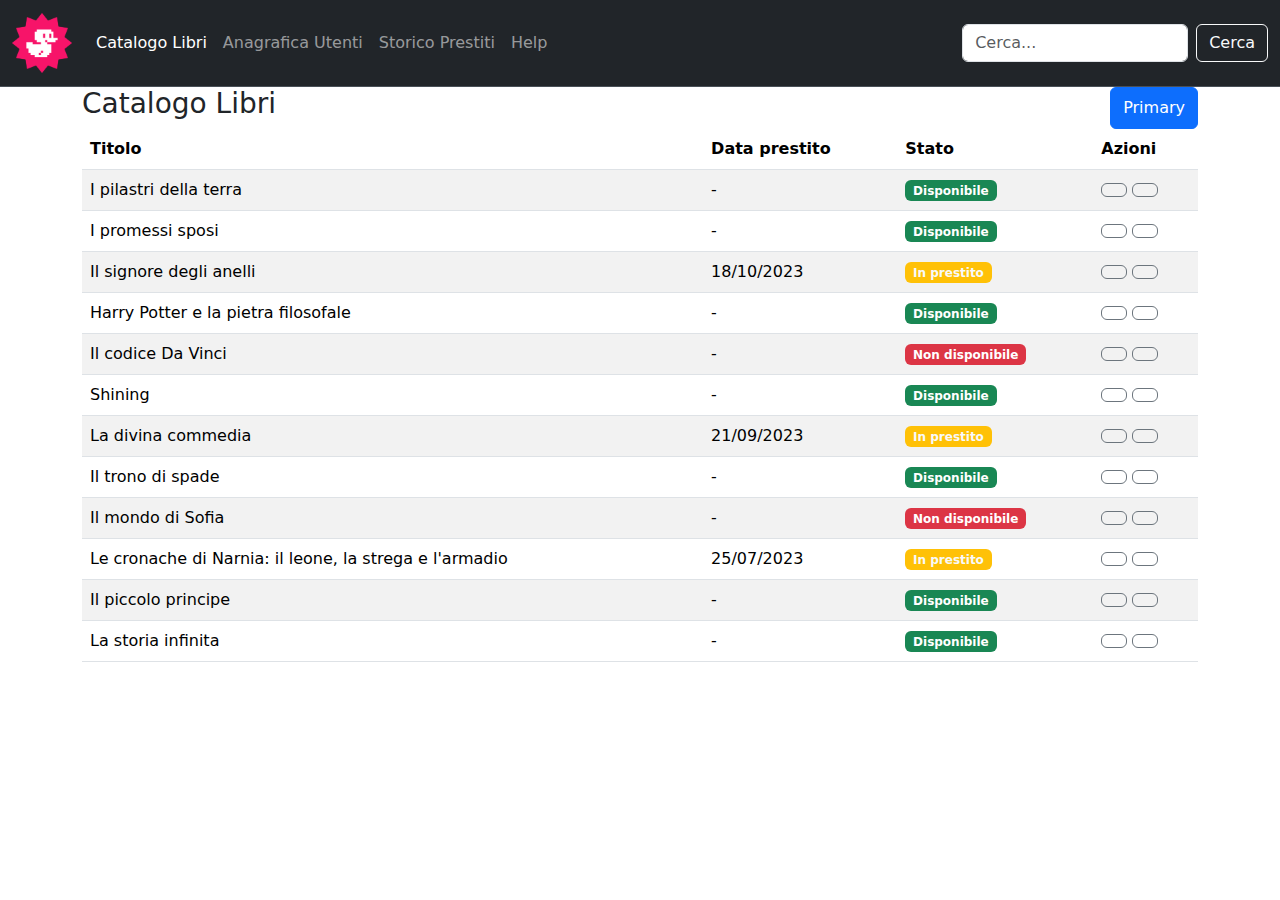
==== index.html @ 5a24732d "Bootstrap table, fix" ====
<!DOCTYPE html>
<html lang="it">

<head>
    <meta charset="UTF-8">
    <meta name="viewport" content="width=device-width, initial-scale=1.0">

    <!-- Google fonts -->
    <link rel="preconnect" href="https://fonts.googleapis.com">
    <link rel="preconnect" href="https://fonts.gstatic.com" crossorigin>
    <link
        href="https://fonts.googleapis.com/css2?family=Roboto:ital,wght@0,100;0,300;0,400;0,500;0,700;0,900;1,100;1,300;1,400;1,500;1,700;1,900&display=swap"
        rel="stylesheet">

    <!-- Font Awesome -->
    <link rel="stylesheet" href="https://cdnjs.cloudflare.com/ajax/libs/font-awesome/6.7.1/css/all.min.css"
        integrity="sha512-5Hs3dF2AEPkpNAR7UiOHba+lRSJNeM2ECkwxUIxC1Q/FLycGTbNapWXB4tP889k5T5Ju8fs4b1P5z/iB4nMfSQ=="
        crossorigin="anonymous" referrerpolicy="no-referrer" />

    <!-- Bootstrap -->
    <link href="https://cdn.jsdelivr.net/npm/bootstrap@5.3.3/dist/css/bootstrap.min.css" rel="stylesheet"
        integrity="sha384-QWTKZyjpPEjISv5WaRU9OFeRpok6YctnYmDr5pNlyT2bRjXh0JMhjY6hW+ALEwIH" crossorigin="anonymous">

    <title>Bootstrap dashboard</title>
    <link rel="stylesheet" href="./css/style.css">
</head>

<body>

    <header>
        <!-- Bootstrap Navbar -->
        <nav nav class="navbar navbar-expand-lg bg-dark border-bottom border-body" data-bs-theme="dark">
            <div class="container-fluid">
                <a class="navbar-brand" href="#">
                    <img src="./img/duck.png" id="logo">
                </a>

                <!-- Boostrap Small Screen Menu -->
                <button class="navbar-toggler" type="button" data-bs-toggle="collapse"
                    data-bs-target="#navbarSupportedContent" aria-controls="navbarSupportedContent"
                    aria-expanded="false" aria-label="Toggle navigation">
                    <span class="navbar-toggler-icon"></span>
                </button>

                <!-- Bootstrap Navbar list -->
                <div class="collapse navbar-collapse" id="navbarSupportedContent">
                    <ul class="navbar-nav me-auto mb-2 mb-lg-0">
                        <li class="nav-item">
                            <a class="nav-link active" aria-current="page" href="#">Catalogo Libri</a>
                        </li>

                        <li class="nav-item">
                            <a class="nav-link" href="#">Anagrafica Utenti</a>
                        </li>

                        <li class="nav-item">
                            <a class="nav-link" href="#">Storico Prestiti</a>
                        </li>

                        <li class="nav-item">
                            <a class="nav-link" href="#">Help</a>
                        </li>
                    </ul>

                    <!-- Bootstrap Navbar Form Section-->
                    <form class="d-flex" role="search" data-bs-theme="light">
                        <input class="form-control me-2" type="search" placeholder="Cerca..." aria-label="Cerca">
                        <button class="btn btn-outline-light" type="submit">Cerca</button>
                    </form>
                </div>
            </div>
        </nav>
    </header>

    <main>

        <div class="container">

            <div class="d-flex justify-content-between">
                <h3>Catalogo Libri</h3>
                <button type="button" class="btn btn-primary">Primary</button>
            </div>

            <div class="row gap-3">
                <div class="col-12">
                    <table class="table table-striped">
                        <thead>
                            <tr>
                                <th scope="col">Titolo</th>
                                <th cope="col">Data prestito</th>
                                <th scope="col">Stato</th>
                                <th scope="col">Azioni</th>
                            </tr>
                        </thead>

                        <tbody>
                            <tr>
                                <td>I pilastri della terra</td>

                                <td>-</td>

                                <td>
                                    <span class="badge text-bg-success">Disponibile</span>
                                </td>

                                <td>
                                    <button type="button" class="btn btn-outline-secondary">
                                        <i class="fa-solid fa-pen"></i>
                                    </button>
                                    <button type="button" class="btn btn-outline-secondary">
                                        <i class="fa-solid fa-trash"></i>
                                    </button>
                                </td>
                            </tr>

                            <tr>
                                <td>I promessi sposi</td>

                                <td>-</td>

                                <td>
                                    <span class="badge text-bg-success">Disponibile</span>
                                </td>

                                <td>
                                    <button type="button" class="btn btn-outline-secondary">
                                        <i class="fa-solid fa-pen"></i></button>
                                    <button type="button" class="btn btn-outline-secondary">
                                        <i class="fa-solid fa-trash"></i>
                                    </button>
                                </td>
                            </tr>

                            <tr>
                                <td>Il signore degli anelli</td>

                                <td>18/10/2023</td>

                                <td>
                                    <span class="badge text-bg-warning text-light">In prestito</span>
                                </td>

                                <td>
                                    <button type="button" class="btn btn-outline-secondary">
                                        <i class="fa-solid fa-pen"></i>
                                    </button>
                                    <button type="button" class="btn btn-outline-secondary">
                                        <i class="fa-solid fa-trash"></i>
                                    </button>
                                </td>
                            </tr>

                            <tr>
                                <td>Harry Potter e la pietra filosofale</td>

                                <td>-</td>

                                <td>
                                    <span class="badge text-bg-success">Disponibile</span>
                                </td>

                                <td>
                                    <button type="button" class="btn btn-outline-secondary">
                                        <i class="fa-solid fa-pen"></i>
                                    </button>
                                    <button type="button" class="btn btn-outline-secondary">
                                        <i class="fa-solid fa-trash"></i>
                                    </button>
                                </td>
                            </tr>

                            <tr>
                                <td>Il codice Da Vinci</td>

                                <td>-</td>

                                <td>
                                    <span class="badge text-bg-danger">Non disponibile</span>
                                </td>

                                <td>
                                    <button type="button" class="btn btn-outline-secondary">
                                        <i class="fa-solid fa-pen"></i>
                                    </button>
                                    <button type="button" class="btn btn-outline-secondary">
                                        <i class="fa-solid fa-trash"></i>
                                    </button>
                                </td>
                            </tr>

                            <tr>
                                <td>Shining</td>

                                <td>-</td>

                                <td>
                                    <span class="badge text-bg-success">Disponibile</span>
                                </td>

                                <td>
                                    <button type="button" class="btn btn-outline-secondary">
                                        <i class="fa-solid fa-pen"></i>
                                    </button>
                                    <button type="button" class="btn btn-outline-secondary">
                                        <i class="fa-solid fa-trash"></i>
                                    </button>
                                </td>
                            </tr>

                            <tr>
                                <td>La divina commedia</td>

                                <td>21/09/2023</td>

                                <td>
                                    <span class="badge text-bg-warning text-light">In prestito</span>
                                </td>

                                <td>
                                    <button type="button" class="btn btn-outline-secondary">
                                        <i class="fa-solid fa-pen"></i>
                                    </button>
                                    <button type="button" class="btn btn-outline-secondary">
                                        <i class="fa-solid fa-trash"></i>
                                    </button>
                                </td>
                            </tr>

                            <tr>
                                <td>Il trono di spade</td>

                                <td>-</td>

                                <td>
                                    <span class="badge text-bg-success">Disponibile</span>
                                </td>

                                <td>
                                    <button type="button" class="btn btn-outline-secondary">
                                        <i class="fa-solid fa-pen"></i>
                                    </button>
                                    <button type="button" class="btn btn-outline-secondary">
                                        <i class="fa-solid fa-trash"></i>
                                    </button>
                                </td>
                            </tr>

                            <tr>
                                <td>Il mondo di Sofia</td>

                                <td>-</td>

                                <td>
                                    <span class="badge text-bg-danger">Non disponibile</span>
                                </td>

                                <td>
                                    <button type="button" class="btn btn-outline-secondary"><i
                                            class="fa-solid fa-pen"></i>
                                    </button>
                                    <button type="button" class="btn btn-outline-secondary">
                                        <i class="fa-solid fa-trash"></i>
                                    </button>
                                </td>
                            </tr>

                            <tr>
                                <td>Le cronache di Narnia: il leone, la strega e l'armadio</td>

                                <td>25/07/2023</td>

                                <td>
                                    <span class="badge text-bg-warning text-light">In prestito</span>
                                </td>

                                <td>
                                    <button type="button" class="btn btn-outline-secondary">
                                        <i class="fa-solid fa-pen"></i>
                                    </button>
                                    <button type="button" class="btn btn-outline-secondary">
                                        <i class="fa-solid fa-trash"></i>
                                    </button>
                                </td>
                            </tr>

                            <tr>
                                <td>Il piccolo principe</td>

                                <td>-</td>

                                <td>
                                    <span class="badge text-bg-success">Disponibile</span>
                                </td>

                                <td>
                                    <button type="button" class="btn btn-outline-secondary">
                                        <i class="fa-solid fa-pen"></i>
                                    </button>
                                    <button type="button" class="btn btn-outline-secondary">
                                        <i class="fa-solid fa-trash"></i>
                                    </button>
                                </td>
                            </tr>

                            <tr>
                                <td>La storia infinita</td>

                                <td>-</td>

                                <td>
                                    <span class="badge text-bg-success">Disponibile</span>
                                </td>

                                <td>
                                    <button type="button" class="btn btn-outline-secondary">
                                        <i class="fa-solid fa-pen"></i>
                                    </button>
                                    <button type="button" class="btn btn-outline-secondary">
                                        <i class="fa-solid fa-trash"></i>
                                    </button>
                                </td>
                            </tr>
                        </tbody>
                    </table>
                </div>

                <div class="col-12">
                    <div class="row gap-3">

                        <div class="col-12">

                        </div>

                        <div class="col-12">

                        </div>
                    </div>
                </div>
            </div>
        </div>

    </main>

    <footer></footer>

    <!-- Bootstrap JavaScript -->
    <script src="https://cdn.jsdelivr.net/npm/bootstrap@5.3.3/dist/js/bootstrap.bundle.min.js"
        integrity="sha384-YvpcrYf0tY3lHB60NNkmXc5s9fDVZLESaAA55NDzOxhy9GkcIdslK1eN7N6jIeHz"
        crossorigin="anonymous"></script>
</body>

</html>
---- css/style.css ----
#logo {
    width: 60px;
}
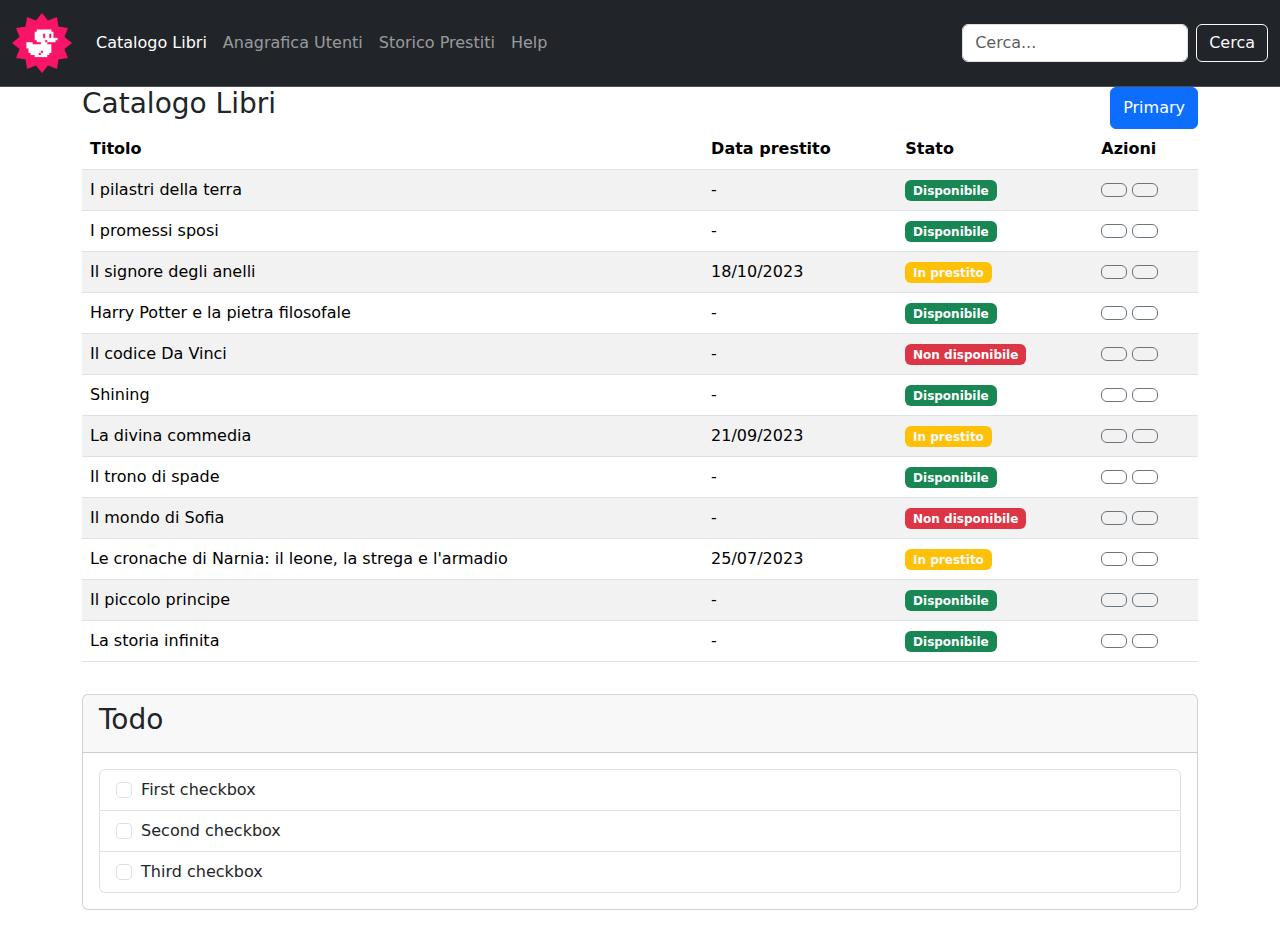
==== commit f05f261e: "Bootstrap first card, complete" ====
--- a/index.html
+++ b/index.html
@@ -328,7 +328,33 @@
                     <div class="row gap-3">
 
                         <div class="col-12">
-
+                            <div class="card">
+                                <div class="card-header">
+                                    <h3>Todo</h3>
+                                </div>
+                                <div class="card-body">
+                                    <ul class="list-group">
+                                        <li class="list-group-item">
+                                            <input class="form-check-input me-1" type="checkbox" value=""
+                                                id="firstCheckbox">
+                                            <label class="form-check-label" for="firstCheckbox">First
+                                                checkbox</label>
+                                        </li>
+                                        <li class="list-group-item">
+                                            <input class="form-check-input me-1" type="checkbox" value=""
+                                                id="secondCheckbox">
+                                            <label class="form-check-label" for="secondCheckbox">Second
+                                                checkbox</label>
+                                        </li>
+                                        <li class="list-group-item">
+                                            <input class="form-check-input me-1" type="checkbox" value=""
+                                                id="thirdCheckbox">
+                                            <label class="form-check-label" for="thirdCheckbox">Third
+                                                checkbox</label>
+                                        </li>
+                                    </ul>
+                                </div>
+                            </div>
                         </div>
 
                         <div class="col-12">
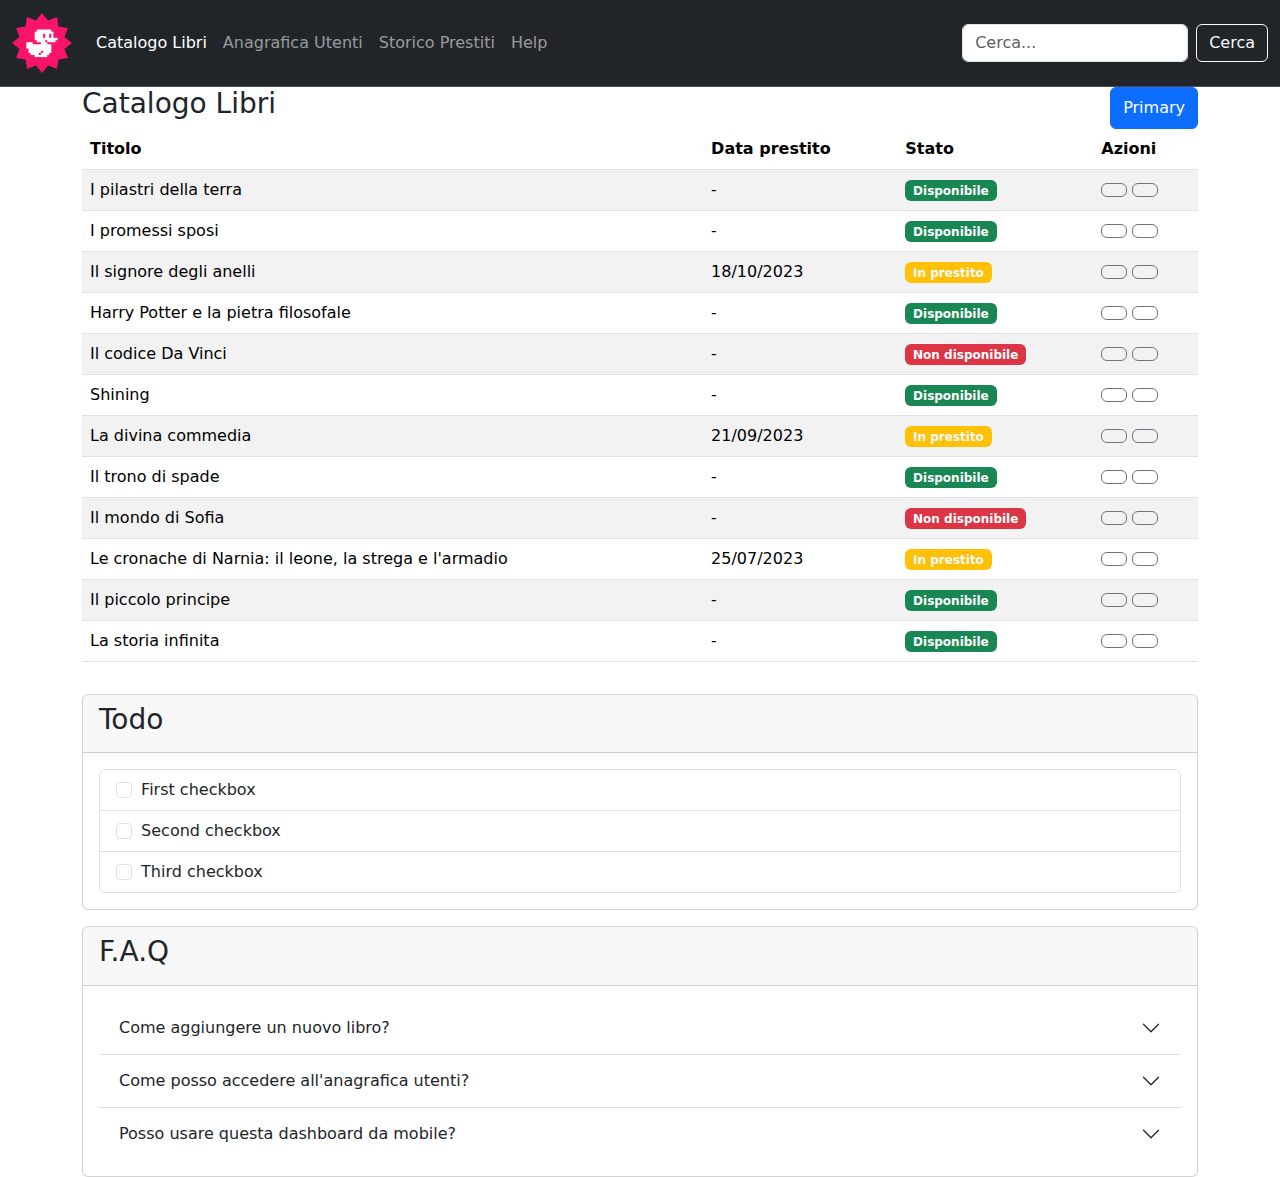
==== commit 56193c27: "Bootstrap second card, complete" ====
--- a/index.html
+++ b/index.html
@@ -332,6 +332,7 @@
                                 <div class="card-header">
                                     <h3>Todo</h3>
                                 </div>
+
                                 <div class="card-body">
                                     <ul class="list-group">
                                         <li class="list-group-item">
@@ -358,7 +359,46 @@
                         </div>
 
                         <div class="col-12">
-
+                            <div class="card">
+                                <div class="card-header">
+                                    <h3>F.A.Q</h3>
+                                </div>
+
+                                <div class="card-body">
+                                    <div class="accordion accordion-flush" id="accordionFlushExample">
+                                        <div class="accordion-item">
+                                          <h2 class="accordion-header">
+                                            <button class="accordion-button collapsed" type="button" data-bs-toggle="collapse" data-bs-target="#flush-collapseOne" aria-expanded="false" aria-controls="flush-collapseOne">
+                                              Come aggiungere un nuovo libro?
+                                            </button>
+                                          </h2>
+                                          <div id="flush-collapseOne" class="accordion-collapse collapse" data-bs-parent="#accordionFlushExample">
+                                            <div class="accordion-body">Placeholder content for this accordion, which is intended to demonstrate the accordion-flush class. This is the first item's accordion body.</div>
+                                          </div>
+                                        </div>
+                                        <div class="accordion-item">
+                                          <h2 class="accordion-header">
+                                            <button class="accordion-button collapsed" type="button" data-bs-toggle="collapse" data-bs-target="#flush-collapseTwo" aria-expanded="false" aria-controls="flush-collapseTwo">
+                                              Come posso accedere all'anagrafica utenti?
+                                            </button>
+                                          </h2>
+                                          <div id="flush-collapseTwo" class="accordion-collapse collapse" data-bs-parent="#accordionFlushExample">
+                                            <div class="accordion-body">Placeholder content for this accordion, which is intended to demonstrate the accordion-flush class. This is the second item's accordion body. Let's imagine this being filled with some actual content.</div>
+                                          </div>
+                                        </div>
+                                        <div class="accordion-item">
+                                          <h2 class="accordion-header">
+                                            <button class="accordion-button collapsed" type="button" data-bs-toggle="collapse" data-bs-target="#flush-collapseThree" aria-expanded="false" aria-controls="flush-collapseThree">
+                                              Posso usare questa dashboard da mobile?
+                                            </button>
+                                          </h2>
+                                          <div id="flush-collapseThree" class="accordion-collapse collapse" data-bs-parent="#accordionFlushExample">
+                                            <div class="accordion-body">Placeholder content for this accordion, which is intended to demonstrate the accordion-flush class This is the third item's accordion body. Nothing more exciting happening here in terms of content, but just filling up the space to make it look, at least at first glance, a bit more representative of how this would look in a real-world application.</div>
+                                          </div>
+                                        </div>
+                                      </div>
+                                </div>
+                            </div>
                         </div>
                     </div>
                 </div>
--- a/css/style.css
+++ b/css/style.css
@@ -1,3 +1,3 @@
 #logo {
     width: 60px;
-}
+}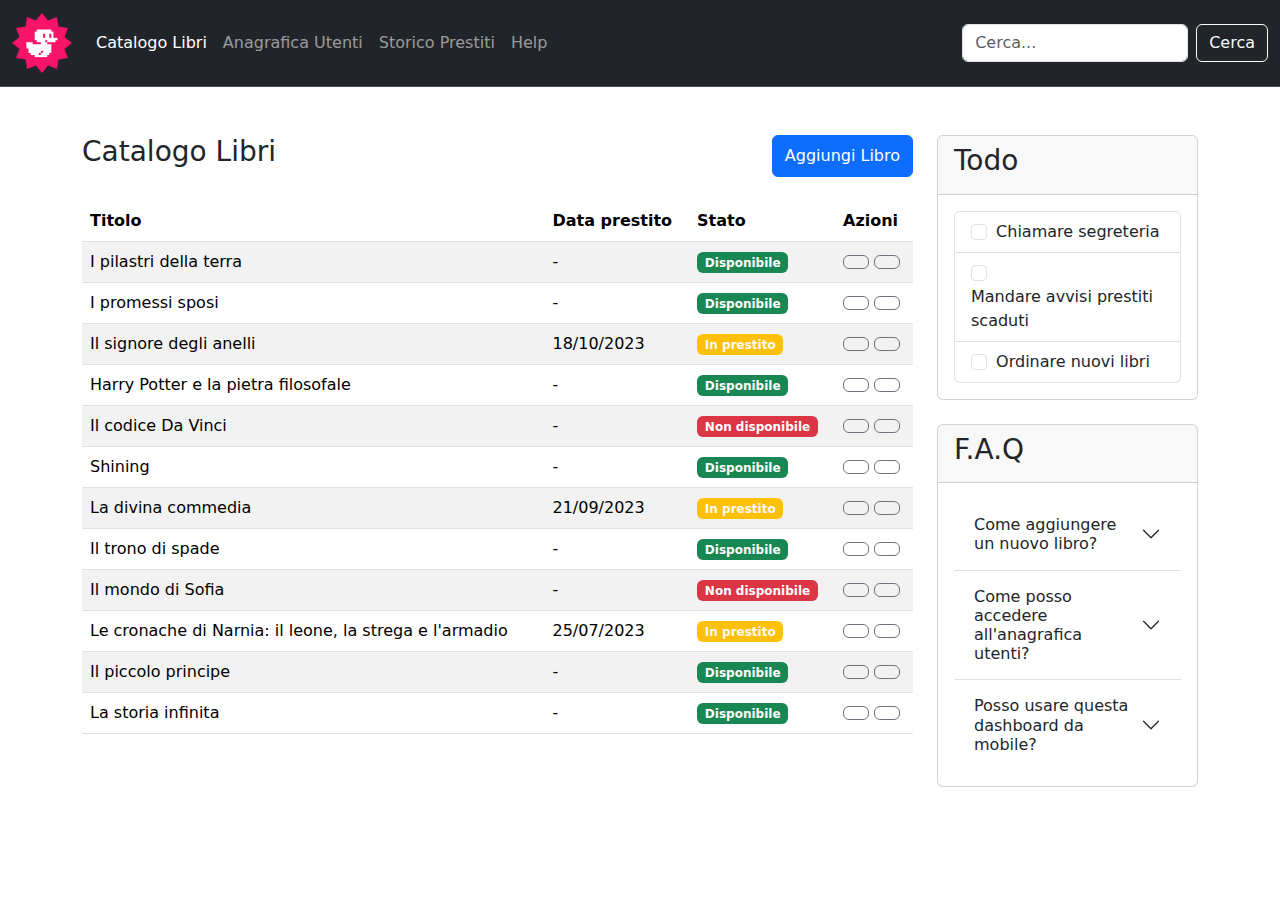
==== commit c764f79d: "Bootstrap mobile and global Layout, fix" ====
--- a/index.html
+++ b/index.html
@@ -73,21 +73,26 @@
     </header>
 
     <main>
-
-        <div class="container">
-
-            <div class="d-flex justify-content-between">
-                <h3>Catalogo Libri</h3>
-                <button type="button" class="btn btn-primary">Primary</button>
-            </div>
-
-            <div class="row gap-3">
-                <div class="col-12">
+        <!-- Bootstrap main content  -->
+        <div class="container py-5">
+
+            <!-- Right column, Main content -->
+            <div class="row row-gap-4">
+
+                <div class="col-12 col-lg-9">
+
+                    <!-- Catalog, Content intro -->
+                    <div class="d-flex justify-content-between mb-4">
+                        <h3>Catalogo Libri</h3>
+                        <button type="button" class="btn btn-primary">Aggiungi Libro</button>
+                    </div>
+
+                    <!-- Catalog table -->
                     <table class="table table-striped">
                         <thead>
                             <tr>
                                 <th scope="col">Titolo</th>
-                                <th cope="col">Data prestito</th>
+                                <th scope="col" class="d-none d-md-table-cell text-nowrap">Data prestito</th>
                                 <th scope="col">Stato</th>
                                 <th scope="col">Azioni</th>
                             </tr>
@@ -99,14 +104,15 @@
 
                                 <td>-</td>
 
-                                <td>
-                                    <span class="badge text-bg-success">Disponibile</span>
-                                </td>
-
-                                <td>
-                                    <button type="button" class="btn btn-outline-secondary">
-                                        <i class="fa-solid fa-pen"></i>
-                                    </button>
+                                <td class="d-none d-md-table-cell">
+                                    <span class="badge text-bg-success">Disponibile</span>
+                                </td>
+
+                                <td class="text-nowrap">
+                                    <button type="button" class="btn btn-outline-secondary">
+                                        <i class="fa-solid fa-pen"></i>
+                                    </button>
+
                                     <button type="button" class="btn btn-outline-secondary">
                                         <i class="fa-solid fa-trash"></i>
                                     </button>
@@ -116,15 +122,17 @@
                             <tr>
                                 <td>I promessi sposi</td>
 
-                                <td>-</td>
-
-                                <td>
-                                    <span class="badge text-bg-success">Disponibile</span>
-                                </td>
-
-                                <td>
-                                    <button type="button" class="btn btn-outline-secondary">
-                                        <i class="fa-solid fa-pen"></i></button>
+                                <td class="d-none d-md-table-cell">-</td>
+
+                                <td>
+                                    <span class="badge text-bg-success">Disponibile</span>
+                                </td>
+
+                                <td>
+                                    <button type="button" class="btn btn-outline-secondary">
+                                        <i class="fa-solid fa-pen"></i>
+                                    </button>
+
                                     <button type="button" class="btn btn-outline-secondary">
                                         <i class="fa-solid fa-trash"></i>
                                     </button>
@@ -134,7 +142,7 @@
                             <tr>
                                 <td>Il signore degli anelli</td>
 
-                                <td>18/10/2023</td>
+                                <td class="d-none d-md-table-cell">18/10/2023</td>
 
                                 <td>
                                     <span class="badge text-bg-warning text-light">In prestito</span>
@@ -144,6 +152,7 @@
                                     <button type="button" class="btn btn-outline-secondary">
                                         <i class="fa-solid fa-pen"></i>
                                     </button>
+
                                     <button type="button" class="btn btn-outline-secondary">
                                         <i class="fa-solid fa-trash"></i>
                                     </button>
@@ -153,16 +162,17 @@
                             <tr>
                                 <td>Harry Potter e la pietra filosofale</td>
 
-                                <td>-</td>
-
-                                <td>
-                                    <span class="badge text-bg-success">Disponibile</span>
-                                </td>
-
-                                <td>
-                                    <button type="button" class="btn btn-outline-secondary">
-                                        <i class="fa-solid fa-pen"></i>
-                                    </button>
+                                <td class="d-none d-md-table-cell">-</td>
+
+                                <td>
+                                    <span class="badge text-bg-success">Disponibile</span>
+                                </td>
+
+                                <td>
+                                    <button type="button" class="btn btn-outline-secondary">
+                                        <i class="fa-solid fa-pen"></i>
+                                    </button>
+
                                     <button type="button" class="btn btn-outline-secondary">
                                         <i class="fa-solid fa-trash"></i>
                                     </button>
@@ -172,7 +182,7 @@
                             <tr>
                                 <td>Il codice Da Vinci</td>
 
-                                <td>-</td>
+                                <td class="d-none d-md-table-cell">-</td>
 
                                 <td>
                                     <span class="badge text-bg-danger">Non disponibile</span>
@@ -182,6 +192,7 @@
                                     <button type="button" class="btn btn-outline-secondary">
                                         <i class="fa-solid fa-pen"></i>
                                     </button>
+
                                     <button type="button" class="btn btn-outline-secondary">
                                         <i class="fa-solid fa-trash"></i>
                                     </button>
@@ -191,16 +202,17 @@
                             <tr>
                                 <td>Shining</td>
 
-                                <td>-</td>
-
-                                <td>
-                                    <span class="badge text-bg-success">Disponibile</span>
-                                </td>
-
-                                <td>
-                                    <button type="button" class="btn btn-outline-secondary">
-                                        <i class="fa-solid fa-pen"></i>
-                                    </button>
+                                <td class="d-none d-md-table-cell">-</td>
+
+                                <td>
+                                    <span class="badge text-bg-success">Disponibile</span>
+                                </td>
+
+                                <td>
+                                    <button type="button" class="btn btn-outline-secondary">
+                                        <i class="fa-solid fa-pen"></i>
+                                    </button>
+
                                     <button type="button" class="btn btn-outline-secondary">
                                         <i class="fa-solid fa-trash"></i>
                                     </button>
@@ -210,7 +222,7 @@
                             <tr>
                                 <td>La divina commedia</td>
 
-                                <td>21/09/2023</td>
+                                <td class="d-none d-md-table-cell">21/09/2023</td>
 
                                 <td>
                                     <span class="badge text-bg-warning text-light">In prestito</span>
@@ -220,6 +232,7 @@
                                     <button type="button" class="btn btn-outline-secondary">
                                         <i class="fa-solid fa-pen"></i>
                                     </button>
+
                                     <button type="button" class="btn btn-outline-secondary">
                                         <i class="fa-solid fa-trash"></i>
                                     </button>
@@ -229,16 +242,17 @@
                             <tr>
                                 <td>Il trono di spade</td>
 
-                                <td>-</td>
-
-                                <td>
-                                    <span class="badge text-bg-success">Disponibile</span>
-                                </td>
-
-                                <td>
-                                    <button type="button" class="btn btn-outline-secondary">
-                                        <i class="fa-solid fa-pen"></i>
-                                    </button>
+                                <td class="d-none d-md-table-cell">-</td>
+
+                                <td>
+                                    <span class="badge text-bg-success">Disponibile</span>
+                                </td>
+
+                                <td>
+                                    <button type="button" class="btn btn-outline-secondary">
+                                        <i class="fa-solid fa-pen"></i>
+                                    </button>
+
                                     <button type="button" class="btn btn-outline-secondary">
                                         <i class="fa-solid fa-trash"></i>
                                     </button>
@@ -248,16 +262,17 @@
                             <tr>
                                 <td>Il mondo di Sofia</td>
 
-                                <td>-</td>
+                                <td class="d-none d-md-table-cell">-</td>
 
                                 <td>
                                     <span class="badge text-bg-danger">Non disponibile</span>
                                 </td>
 
                                 <td>
-                                    <button type="button" class="btn btn-outline-secondary"><i
-                                            class="fa-solid fa-pen"></i>
-                                    </button>
+                                    <button type="button" class="btn btn-outline-secondary">
+                                        <i class="fa-solid fa-pen"></i>
+                                    </button>
+
                                     <button type="button" class="btn btn-outline-secondary">
                                         <i class="fa-solid fa-trash"></i>
                                     </button>
@@ -267,7 +282,7 @@
                             <tr>
                                 <td>Le cronache di Narnia: il leone, la strega e l'armadio</td>
 
-                                <td>25/07/2023</td>
+                                <td class="d-none d-md-table-cell">25/07/2023</td>
 
                                 <td>
                                     <span class="badge text-bg-warning text-light">In prestito</span>
@@ -277,6 +292,7 @@
                                     <button type="button" class="btn btn-outline-secondary">
                                         <i class="fa-solid fa-pen"></i>
                                     </button>
+
                                     <button type="button" class="btn btn-outline-secondary">
                                         <i class="fa-solid fa-trash"></i>
                                     </button>
@@ -286,16 +302,17 @@
                             <tr>
                                 <td>Il piccolo principe</td>
 
-                                <td>-</td>
-
-                                <td>
-                                    <span class="badge text-bg-success">Disponibile</span>
-                                </td>
-
-                                <td>
-                                    <button type="button" class="btn btn-outline-secondary">
-                                        <i class="fa-solid fa-pen"></i>
-                                    </button>
+                                <td class="d-none d-md-table-cell">-</td>
+
+                                <td>
+                                    <span class="badge text-bg-success">Disponibile</span>
+                                </td>
+
+                                <td>
+                                    <button type="button" class="btn btn-outline-secondary">
+                                        <i class="fa-solid fa-pen"></i>
+                                    </button>
+
                                     <button type="button" class="btn btn-outline-secondary">
                                         <i class="fa-solid fa-trash"></i>
                                     </button>
@@ -305,16 +322,17 @@
                             <tr>
                                 <td>La storia infinita</td>
 
-                                <td>-</td>
-
-                                <td>
-                                    <span class="badge text-bg-success">Disponibile</span>
-                                </td>
-
-                                <td>
-                                    <button type="button" class="btn btn-outline-secondary">
-                                        <i class="fa-solid fa-pen"></i>
-                                    </button>
+                                <td class="d-none d-md-table-cell">-</td>
+
+                                <td>
+                                    <span class="badge text-bg-success">Disponibile</span>
+                                </td>
+
+                                <td>
+                                    <button type="button" class="btn btn-outline-secondary">
+                                        <i class="fa-solid fa-pen"></i>
+                                    </button>
+
                                     <button type="button" class="btn btn-outline-secondary">
                                         <i class="fa-solid fa-trash"></i>
                                     </button>
@@ -324,9 +342,11 @@
                     </table>
                 </div>
 
-                <div class="col-12">
-                    <div class="row gap-3">
-
+                <!-- Second column, side row -->
+                <div class="col-12 col-lg-3">
+                    <div class="row gap-4">
+
+                        <!-- Column first card -->
                         <div class="col-12">
                             <div class="card">
                                 <div class="card-header">
@@ -338,26 +358,32 @@
                                         <li class="list-group-item">
                                             <input class="form-check-input me-1" type="checkbox" value=""
                                                 id="firstCheckbox">
-                                            <label class="form-check-label" for="firstCheckbox">First
-                                                checkbox</label>
+                                            <label class="form-check-label" for="firstCheckbox">
+                                                Chiamare segreteria
+                                            </label>
                                         </li>
+
                                         <li class="list-group-item">
                                             <input class="form-check-input me-1" type="checkbox" value=""
                                                 id="secondCheckbox">
-                                            <label class="form-check-label" for="secondCheckbox">Second
-                                                checkbox</label>
+                                            <label class="form-check-label" for="secondCheckbox">
+                                                Mandare avvisi prestiti scaduti
+                                            </label>
                                         </li>
+
                                         <li class="list-group-item">
                                             <input class="form-check-input me-1" type="checkbox" value=""
                                                 id="thirdCheckbox">
-                                            <label class="form-check-label" for="thirdCheckbox">Third
-                                                checkbox</label>
+                                            <label class="form-check-label" for="thirdCheckbox">
+                                                Ordinare nuovi libri
+                                            </label>
                                         </li>
                                     </ul>
                                 </div>
                             </div>
                         </div>
 
+                        <!-- Column second card -->
                         <div class="col-12">
                             <div class="card">
                                 <div class="card-header">
@@ -367,36 +393,64 @@
                                 <div class="card-body">
                                     <div class="accordion accordion-flush" id="accordionFlushExample">
                                         <div class="accordion-item">
-                                          <h2 class="accordion-header">
-                                            <button class="accordion-button collapsed" type="button" data-bs-toggle="collapse" data-bs-target="#flush-collapseOne" aria-expanded="false" aria-controls="flush-collapseOne">
-                                              Come aggiungere un nuovo libro?
-                                            </button>
-                                          </h2>
-                                          <div id="flush-collapseOne" class="accordion-collapse collapse" data-bs-parent="#accordionFlushExample">
-                                            <div class="accordion-body">Placeholder content for this accordion, which is intended to demonstrate the accordion-flush class. This is the first item's accordion body.</div>
-                                          </div>
+                                            <h2 class="accordion-header">
+                                                <button class="accordion-button collapsed" type="button"
+                                                    data-bs-toggle="collapse" data-bs-target="#flush-collapseOne"
+                                                    aria-expanded="false" aria-controls="flush-collapseOne">
+                                                    Come aggiungere un nuovo libro?
+                                                </button>
+                                            </h2>
+
+                                            <div id="flush-collapseOne" class="accordion-collapse collapse"
+                                                data-bs-parent="#accordionFlushExample">
+                                                <div class="accordion-body">
+                                                    Placeholder content for this accordion,
+                                                    which is intended to demonstrate the accordion-flush class. This is
+                                                    the first item's accordion body.
+                                                </div>
+                                            </div>
                                         </div>
+
                                         <div class="accordion-item">
-                                          <h2 class="accordion-header">
-                                            <button class="accordion-button collapsed" type="button" data-bs-toggle="collapse" data-bs-target="#flush-collapseTwo" aria-expanded="false" aria-controls="flush-collapseTwo">
-                                              Come posso accedere all'anagrafica utenti?
-                                            </button>
-                                          </h2>
-                                          <div id="flush-collapseTwo" class="accordion-collapse collapse" data-bs-parent="#accordionFlushExample">
-                                            <div class="accordion-body">Placeholder content for this accordion, which is intended to demonstrate the accordion-flush class. This is the second item's accordion body. Let's imagine this being filled with some actual content.</div>
-                                          </div>
+                                            <h2 class="accordion-header">
+                                                <button class="accordion-button collapsed" type="button"
+                                                    data-bs-toggle="collapse" data-bs-target="#flush-collapseTwo"
+                                                    aria-expanded="false" aria-controls="flush-collapseTwo">
+                                                    Come posso accedere all'anagrafica utenti?
+                                                </button>
+                                            </h2>
+                                            <div id="flush-collapseTwo" class="accordion-collapse collapse"
+                                                data-bs-parent="#accordionFlushExample">
+                                                <div class="accordion-body">
+                                                    Placeholder content for this accordion,
+                                                    which is intended to demonstrate the accordion-flush class. This is
+                                                    the second item's accordion body. Let's imagine this being filled
+                                                    with some actual content.
+                                                </div>
+                                            </div>
                                         </div>
+
                                         <div class="accordion-item">
-                                          <h2 class="accordion-header">
-                                            <button class="accordion-button collapsed" type="button" data-bs-toggle="collapse" data-bs-target="#flush-collapseThree" aria-expanded="false" aria-controls="flush-collapseThree">
-                                              Posso usare questa dashboard da mobile?
-                                            </button>
-                                          </h2>
-                                          <div id="flush-collapseThree" class="accordion-collapse collapse" data-bs-parent="#accordionFlushExample">
-                                            <div class="accordion-body">Placeholder content for this accordion, which is intended to demonstrate the accordion-flush class This is the third item's accordion body. Nothing more exciting happening here in terms of content, but just filling up the space to make it look, at least at first glance, a bit more representative of how this would look in a real-world application.</div>
-                                          </div>
+                                            <h2 class="accordion-header">
+                                                <button class="accordion-button collapsed" type="button"
+                                                    data-bs-toggle="collapse" data-bs-target="#flush-collapseThree"
+                                                    aria-expanded="false" aria-controls="flush-collapseThree">
+                                                    Posso usare questa dashboard da mobile?
+                                                </button>
+                                            </h2>
+                                            <div id="flush-collapseThree" class="accordion-collapse collapse"
+                                                data-bs-parent="#accordionFlushExample">
+                                                <div class="accordion-body">
+                                                    Placeholder content for this accordion,
+                                                    which is intended to demonstrate the accordion-flush class This is
+                                                    the third item's accordion body. Nothing more exciting happening
+                                                    here in terms of content, but just filling up the space to make it
+                                                    look, at least at first glance, a bit more representative of how
+                                                    this would look in a real-world application.
+                                                </div>
+                                            </div>
                                         </div>
-                                      </div>
+                                    </div>
                                 </div>
                             </div>
                         </div>
@@ -407,8 +461,6 @@
 
     </main>
 
-    <footer></footer>
-
     <!-- Bootstrap JavaScript -->
     <script src="https://cdn.jsdelivr.net/npm/bootstrap@5.3.3/dist/js/bootstrap.bundle.min.js"
         integrity="sha384-YvpcrYf0tY3lHB60NNkmXc5s9fDVZLESaAA55NDzOxhy9GkcIdslK1eN7N6jIeHz"
--- a/css/style.css
+++ b/css/style.css
@@ -1,3 +1,7 @@
 #logo {
     width: 60px;
+}
+
+td button {
+    gap:10px;
 }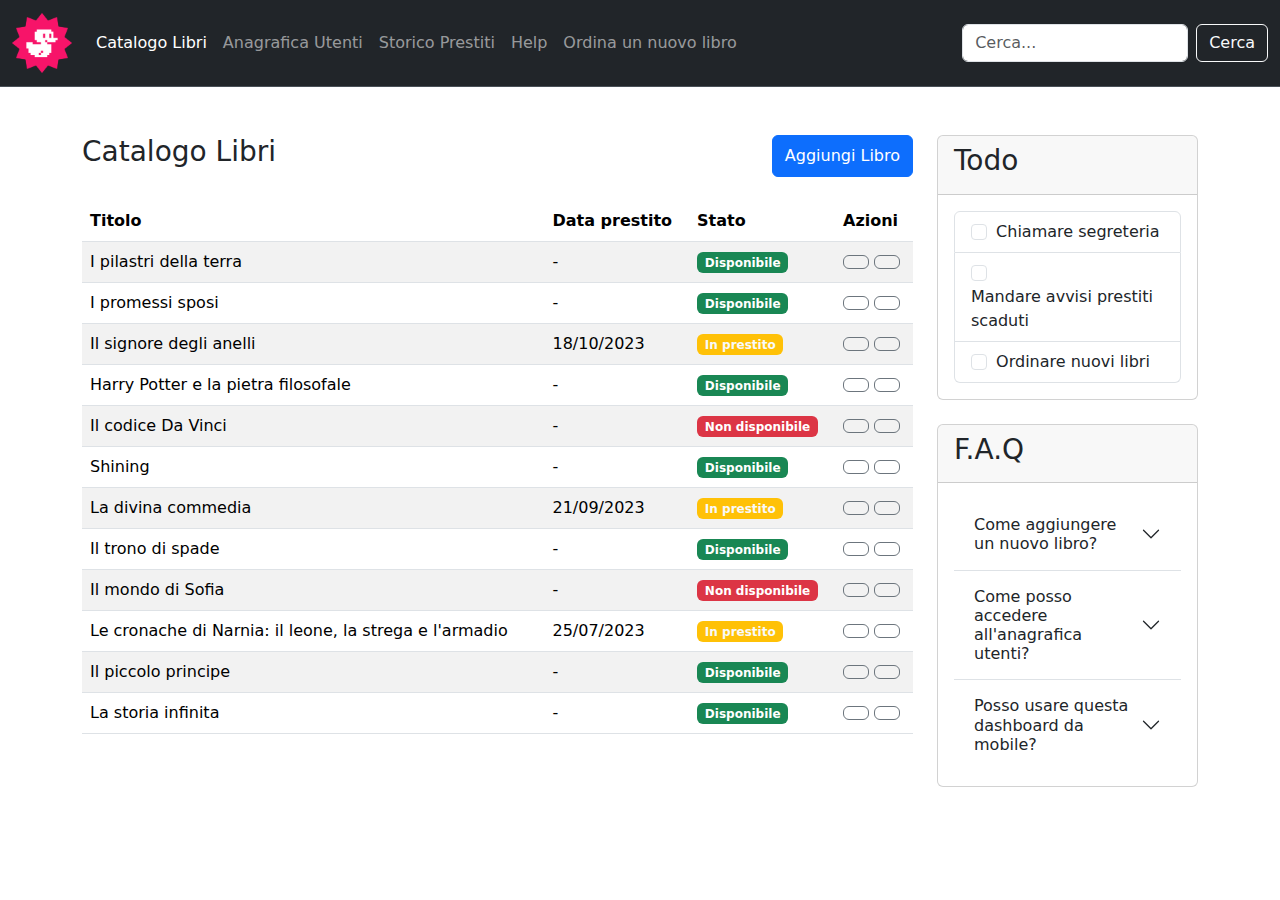
==== commit 21534a41: "Bootstrap book orders (bonus) layout and responsiveness, complete" ====
--- a/index.html
+++ b/index.html
@@ -29,10 +29,10 @@
 
     <header>
         <!-- Bootstrap Navbar -->
-        <nav nav class="navbar navbar-expand-lg bg-dark border-bottom border-body" data-bs-theme="dark">
+        <nav class="navbar navbar-expand-lg bg-dark border-bottom border-body" data-bs-theme="dark">
             <div class="container-fluid">
                 <a class="navbar-brand" href="#">
-                    <img src="./img/duck.png" id="logo">
+                    <img src="./img/duck.png" id="logo" alt="Boolean Duck Logo">
                 </a>
 
                 <!-- Boostrap Small Screen Menu -->
@@ -59,6 +59,10 @@
 
                         <li class="nav-item">
                             <a class="nav-link" href="#">Help</a>
+                        </li>
+
+                        <li class="nav-item">
+                            <a class="nav-link" href="./pages/bookorders.html">Ordina un nuovo libro</a>
                         </li>
                     </ul>
 
@@ -102,9 +106,9 @@
                             <tr>
                                 <td>I pilastri della terra</td>
 
-                                <td>-</td>
-
-                                <td class="d-none d-md-table-cell">
+                                <td class="d-none d-md-table-cell">-</td>
+
+                                <td>
                                     <span class="badge text-bg-success">Disponibile</span>
                                 </td>
 
--- a/css/style.css
+++ b/css/style.css
@@ -1,7 +1,3 @@
 #logo {
     width: 60px;
-}
-
-td button {
-    gap:10px;
 }